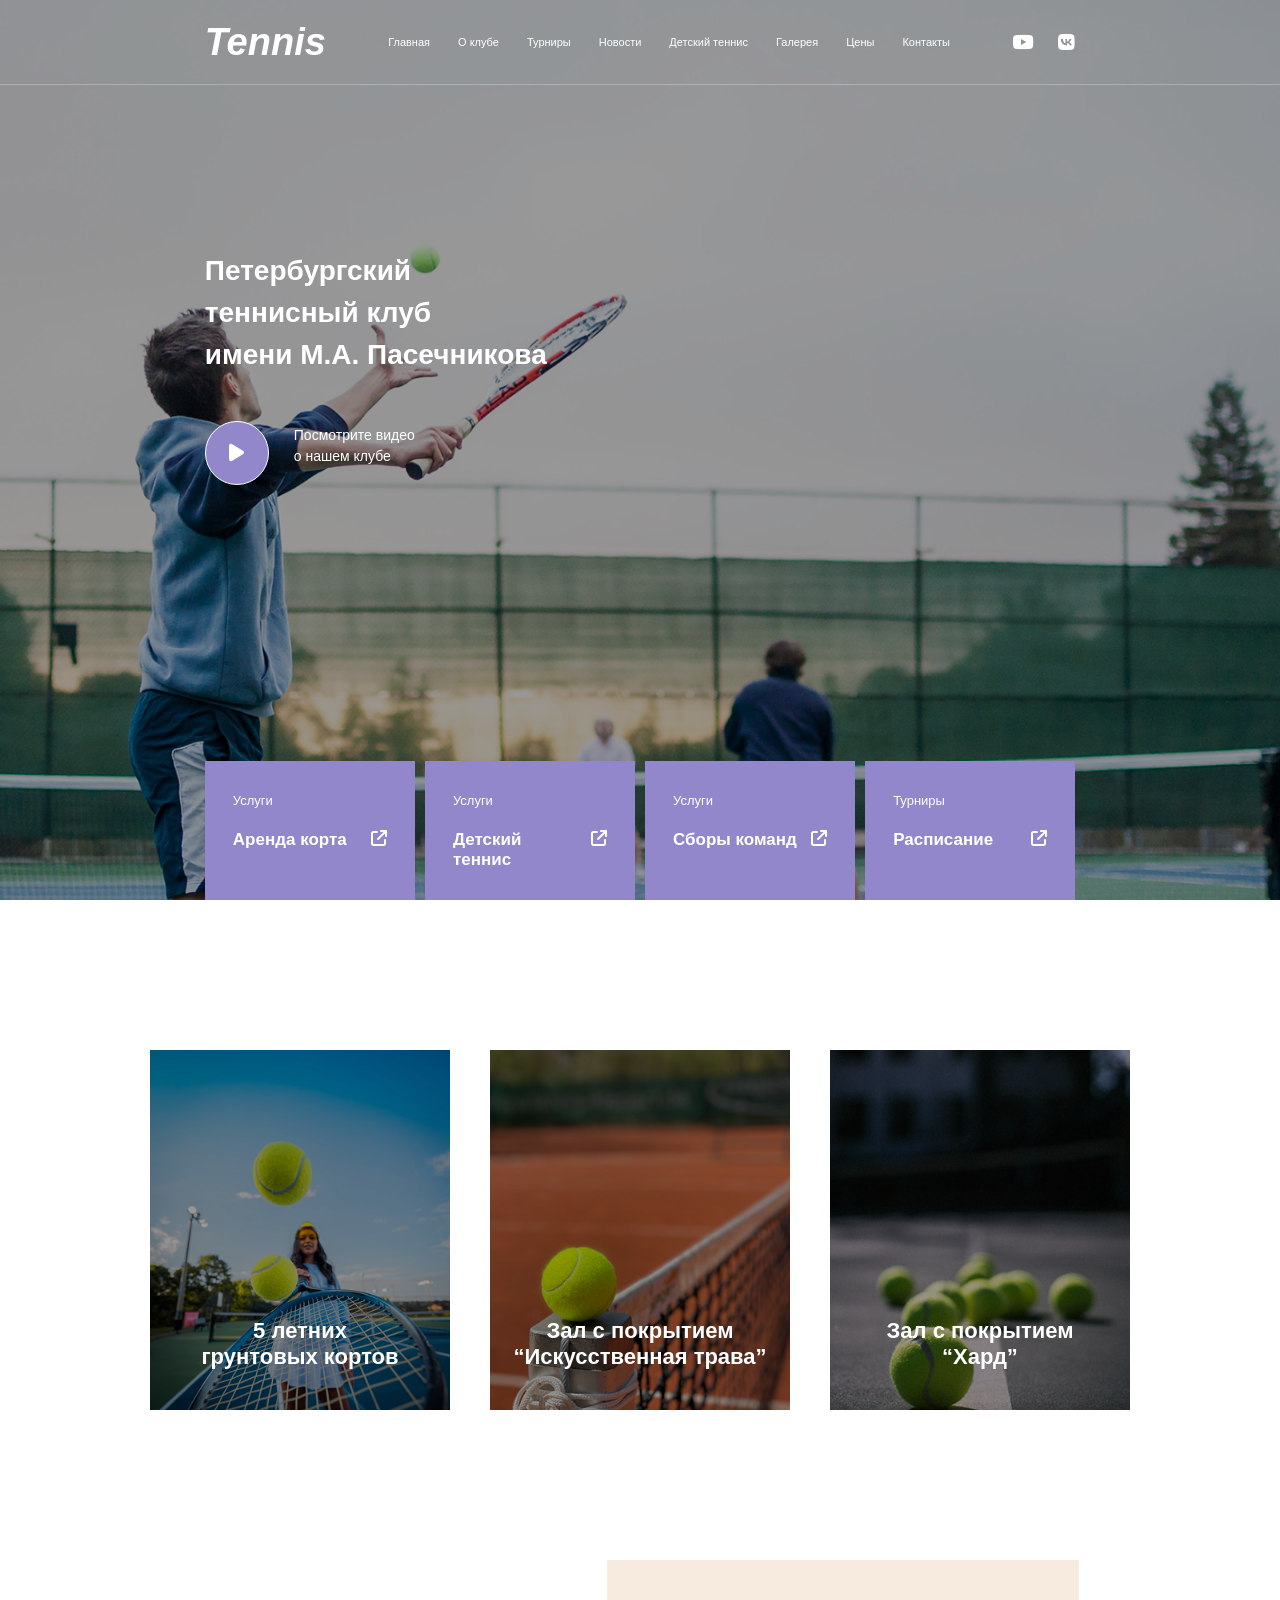
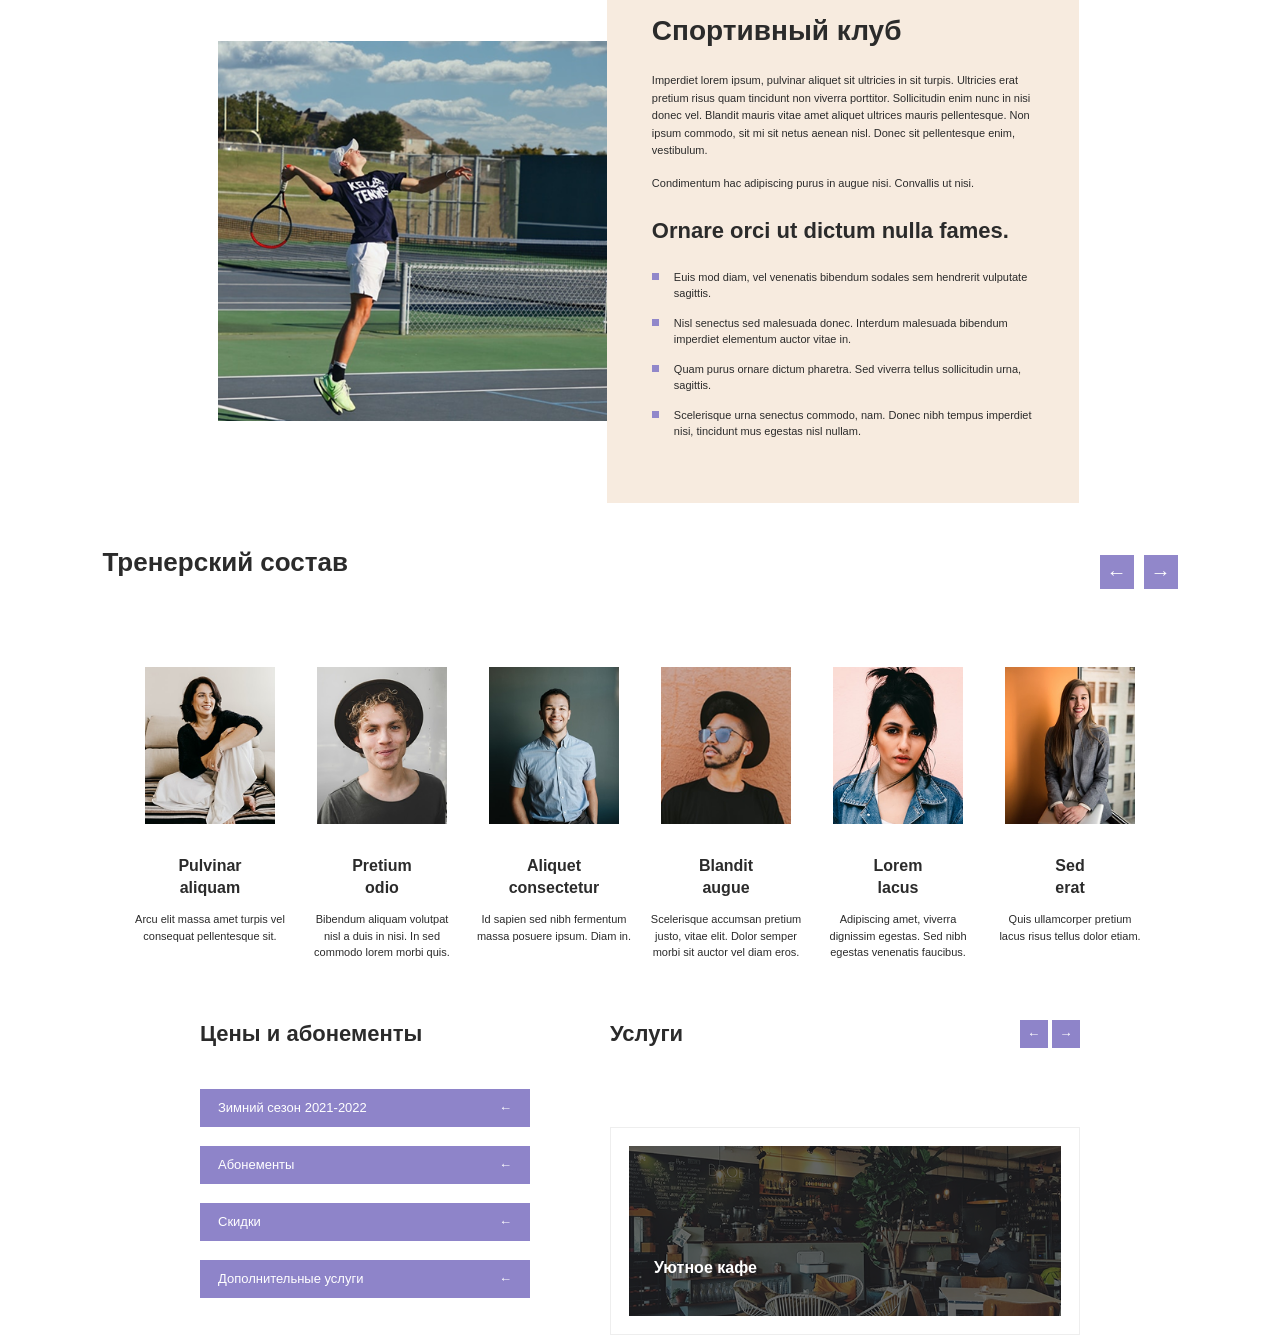
==== index.html @ cea58fc1 "tufadi" ====
<!doctype html>
<html lang="ru">
  <head>
    <meta charset="UTF-8" />
    <meta name="viewport" content="width=device-width, initial-scale=1.0" />
    <title>Tennis Club</title>
    <link rel="stylesheet" href="style.css" />
    <link
      rel="stylesheet"
      href="https://cdnjs.cloudflare.com/ajax/libs/font-awesome/6.5.2/css/all.min.css"
    />
  </head>
  <body>
    <div class="main">
      <header>
        <a href="#" class="logo">Tennis</a>

        <nav>
          <a href="#">Главная</a>
          <a href="kulibXaqida.html">О клубе</a>
          <a href="#">Турниры</a>
          <a href="yangilik.html">Новости</a>
          <a href="#">Детский теннис</a>
          <a href="#">Галерея</a>
          <a href="#">Цены</a>
          <a href="#">Контакты</a>
        </nav>

        <div class="icons">
          <i class="fa-brands fa-youtube"></i>
          <i class="fa-brands fa-vk"></i>
        </div>
      </header>

      <section class="hero">
        <h1>
          Петербургский<br />
          теннисный клуб<br />
          имени М.А. Пасечникова
        </h1>

        <div class="video">
          <button><i class="fa-solid fa-play"></i></button>
          <p>Посмотрите видео<br />о нашем клубе</p>
        </div>

        <div class="cards">
          <div class="card">
            <p>Услуги</p>
            <h3>
              Аренда корта
              <i class="fa-solid fa-arrow-up-right-from-square"></i>
            </h3>
          </div>

          <div class="card">
            <p>Услуги</p>
            <h3>
              Детский теннис
              <i class="fa-solid fa-arrow-up-right-from-square"></i>
            </h3>
          </div>

          <div class="card">
            <p>Услуги</p>
            <h3>
              Сборы команд
              <i class="fa-solid fa-arrow-up-right-from-square"></i>
            </h3>
          </div>

          <div class="card">
            <p>Турниры</p>
            <h3>
              Расписание <i class="fa-solid fa-arrow-up-right-from-square"></i>
            </h3>
          </div>
        </div>
      </section>
    </div>

    <section class="sec-1">
      <div class="tennis-card1">
        <h2>5 летних<br />грунтовых кортов</h2>
      </div>
      <div class="tennis-card2">
        <h2>
          Зал с покрытием <br />
          “Искусственная трава”
        </h2>
      </div>
      <div class="tennis-card3">
        <h2>
          Зал с покрытием <br />
          “Хард”
        </h2>
      </div>
    </section>

    <section class="sec-2">
      <div class="club">
        <img src="assets/Rectangle 45.png" alt="Tennis" />

        <div class="text">
          <h1>Спортивный клуб</h1>

          <p>
            Imperdiet lorem ipsum, pulvinar aliquet sit ultricies in sit turpis.
            Ultricies erat pretium risus quam tincidunt non viverra porttitor.
            Sollicitudin enim nunc in nisi donec vel. Blandit mauris vitae amet
            aliquet ultrices mauris pellentesque. Non ipsum commodo, sit mi sit
            netus aenean nisl. Donec sit pellentesque enim, vestibulum.
          </p>

          <p>
            Condimentum hac adipiscing purus in augue nisi. Convallis ut nisi.
          </p>

          <h2>Ornare orci ut dictum nulla fames.</h2>

          <ul>
            <li>
              Euis mod diam, vel venenatis bibendum sodales sem hendrerit
              vulputate sagittis.
            </li>
            <li>
              Nisl senectus sed malesuada donec. Interdum malesuada bibendum
              imperdiet elementum auctor vitae in.
            </li>
            <li>
              Quam purus ornare dictum pharetra. Sed viverra tellus sollicitudin
              urna, sagittis.
            </li>
            <li>
              Scelerisque urna senectus commodo, nam. Donec nibh tempus
              imperdiet nisi, tincidunt mus egestas nisl nullam.
            </li>
          </ul>
        </div>
      </div>
    </section>

    <section class="trainers">
      <div class="top">
        <h1>Тренерский состав</h1>

        <div class="buttons">
          <button>←</button>
          <button>→</button>
        </div>
      </div>

      <div class="cardsss">
        <div class="cardd">
          <img src="assets/Rectangle 39 (1).png" alt="Тренер" />
          <h3>Pulvinar<br />aliquam</h3>
          <p>
            Arcu elit massa amet turpis vel <br />
            consequat pellentesque sit.
          </p>
        </div>

        <div class="cardd">
          <img src="assets/Rectangle 52.png" alt="Тренер" />
          <h3>Pretium<br />odio</h3>
          <p>
            Bibendum aliquam volutpat <br />
            nisl a duis in nisi. In sed <br />
            commodo lorem morbi quis.
          </p>
        </div>

        <div class="cardd">
          <img src="assets/Rectangle 54.png" alt="Тренер" />
          <h3>Aliquet<br />consectetur</h3>
          <p>
            Id sapien sed nibh fermentum <br />
            massa posuere ipsum. Diam in.
          </p>
        </div>

        <div class="cardd">
          <img src="assets/Rectangle 56.png" alt="Тренер" />
          <h3>Blandit<br />augue</h3>
          <p>
            Scelerisque accumsan pretium <br />
            justo, vitae elit. Dolor semper <br />
            morbi sit auctor vel diam eros.
          </p>
        </div>

        <div class="cardd">
          <img src="assets/Rectangle 58.png" alt="Тренер" />
          <h3>Lorem<br />lacus</h3>
          <p>
            Adipiscing amet, viverra <br />
            dignissim egestas. Sed nibh <br />
            egestas venenatis faucibus.
          </p>
        </div>

        <div class="cardd">
          <img src="assets/Rectangle 60.png" alt="Тренер" />
          <h3>Sed<br />erat</h3>
          <p>
            Quis ullamcorper pretium <br />
            lacus risus tellus dolor etiam.
          </p>
        </div>
      </div>
    </section>

    <section>
      <div class="wrapper">
        <!-- Левая часть -->
        <div class="prices">
          <h2>Цены и абонементы</h2>

          <a href="#" class="btn">Зимний сезон 2021-2022 <span>←</span></a>
          <a href="#" class="btn">Абонементы <span>←</span></a>
          <a href="#" class="btn">Скидки <span>←</span></a>
          <a href="#" class="btn">Дополнительные услуги <span>←</span></a>
        </div>

        <!-- Правая часть -->
        <div class="services">
          <div class="top">
            <h2>Услуги</h2>
            <div class="arrows">
              <button>←</button>
              <button>→</button>
            </div>
          </div>

          <div class="cardddd">
            <div class="photo">
              <img src="./assets/Rectangle 39 (2).png" alt="Уютное кафе" />
              <p>Уютное кафе</p>
            </div>
          </div>
        </div>
      </div>
    </section>
  </body>
</html>
---- style.css ----
* {
  margin: 0;
  padding: 0;
  box-sizing: border-box;
  font-family: sans-serif;
}
.main {
  background-image: url("assets/Rectangle 26.png");
  background-position: center;
  background-repeat: no-repeat;
  background-size: cover;
  color: white;
  width: 100%;
  height: 100vh;
}

body {
  font-family: Arial, sans-serif;
}

header {
  height: 85px;
  padding: 0 16%;
  display: flex;
  align-items: center;
  justify-content: space-between;
  border-bottom: 1px solid #ffffff40;
}

.logo {
  font-size: 38px;
  font-weight: bold;
  font-style: italic;
  color: white;
  text-decoration: none;
}

nav {
  display: flex;
  gap: 28px;
}

nav a {
  color: white;
  font-size: 11px;
  text-decoration: none;
}

nav a:hover {
  color: grey;
}

.icons {
  display: flex;
  gap: 25px;
  font-size: 19px;
}

.hero {
  position: relative;
  min-height: calc(100vh - 85px);
  padding: 165px 16% 0;
}

h1 {
  font-size: 36px;
  line-height: 1.5;
}

.video {
  display: flex;
  align-items: center;
  gap: 25px;
  margin-top: 45px;
}

.video button {
  width: 64px;
  height: 64px;
  border-radius: 50%;
  border: 1px solid white;
  background: #9187ca;
  color: white;
  font-size: 20px;
  cursor: pointer;
}

.video p {
  font-size: 14px;
  line-height: 1.5;
}

.cards {
  display: flex;
  gap: 10px;
  position: absolute;
  bottom: 0;
  left: 16%;
  right: 16%;
}

.card {
  flex: 1;
  min-width: 0;
  padding: 30px 28px;
  background: #9187ca;
}

.card p {
  font-size: 13px;
  margin-bottom: 18px;
}

.card h3 {
  font-size: 17px;
  display: flex;
  justify-content: space-between;
  gap: 8px;
}

.card i {
  font-size: 16px;
}

.tennis-card1 {
  width: 300px;
  height: 360px;
  background-image: url("assets/Rectangle\ 39.png");
  background-size: cover;
  background-position: center;
  display: flex;
  align-items: end;
  justify-content: center;
}

.tennis-card1 h2 {
  color: white;
  text-align: center;
  font-size: 22px;
  padding-bottom: 15px;
}
.tennis-card2 {
  width: 300px;
  height: 360px;
  background-image: url("assets/Rectangle\ 41.png");
  background-size: cover;
  background-position: center;
  display: flex;
  align-items: end;
  justify-content: center;
}

.tennis-card2 h2 {
  color: white;
  text-align: center;
  font-size: 22px;
  padding-bottom: 15px;
}
.tennis-card3 {
  width: 300px;
  height: 360px;
  background-image: url("assets/Rectangle\ 43.png");
  background-size: cover;
  background-position: center;
  display: flex;
  align-items: end;
  justify-content: center;
}

.tennis-card3 h2 {
  color: white;
  text-align: center;
  font-size: 22px;
  padding-bottom: 15px;
}
.sec-1 {
  gap: 40px;
  margin-top: 150px;
  display: flex;
  justify-content: center;
}

.club {
  width: 80%;
  margin: 40px auto;
  display: flex;
  align-items: center;
}
.sec-2 {
  padding-left: 100px;
  margin-top: 150px;
}
.club img {
  width: 526;
  height: 380px;
  object-fit: cover;
}
.text {
  background: #f7ebdf;
  padding: 50px 45px;
  width: 50%;
}
h1 {
  font-size: 28px;
  margin-bottom: 20px;
}
p {
  font-size: 11px;
  line-height: 1.6;
  margin-bottom: 15px;
}
h2 {
  font-size: 16px;
  margin: 25px 0;
}
ul {
  list-style: none;
}
li {
  font-size: 11px;
  line-height: 1.5;
  margin-bottom: 13px;
  padding-left: 22px;
  position: relative;
}
li::before {
  content: "";
  width: 7px;
  height: 7px;
  background: #9187ca;
  position: absolute;
  left: 0;
  top: 4px;
}

.trainers {
  width: 84%;
  margin: 20px auto;
}

.top {
  display: flex;
  justify-content: space-between;
  align-items: center;
  margin-bottom: 55px;
}

.top h1 {
  font-size: 26px;
}

.buttons {
  display: flex;
  gap: 10px;
}

.buttons button {
  width: 34px;
  height: 34px;
  border: none;
  background: #9187ca;
  color: white;
  font-size: 20px;
  cursor: pointer;
}

.cardsss {
  display: flex;
  justify-content: center;
}

.cardd {
  width: 16%;
  text-align: center;
}

.cardd img {
  width: 150px;
  height: 177px;
  object-fit: cover;
  padding: 10px;
}

.cardd h3 {
  font-size: 16px;
  line-height: 1.4;
  margin: 17px 0 12px;
}

.cardd p {
  font-size: 11px;
  line-height: 1.5;
}
body {
  font-family: Arial, sans-serif;
  color: #2b2b2b;
}

h2 {
  font-size: 22px;
}

.wrapper {
  display: flex;
  gap: 80px;
  max-width: 880px;
  margin: 0 auto;
}


.prices {
  width: 330px;
}

.btn {
  display: flex;
  justify-content: space-between;
  align-items: center;
  height: 38px;
  padding: 0 18px;
  margin-top: 19px;
  background: #8e84c9;
  color: white;
  font-size: 13px;
  text-decoration: none;
}

.prices h2 {
  margin-bottom: 42px;
}

.btn:hover {
  background: #7d72bf;
}


.services {
  flex: 1;
}

.top {
  display: flex;
  justify-content: space-between;
  align-items: center;
}

.arrows button {
  width: 28px;
  height: 28px;
  background: #8e84c9;
  color: white;
  border: none;
  cursor: pointer;
}

.cardddd {
  margin-top: 45px;
  padding: 18px;
  border: 1px solid #eee;
}

.photo {
  position: relative;
  height: 170px;
  background: #222;
}

.photo img {
  width: 100%;
  height: 100%;
  object-fit: cover;
  opacity: 0.7;
}

.photo p {
  position: absolute;
  left: 25px;
  bottom: 20px;
  color: white;
  font-size: 16px;
  font-weight: bold;
}

/* @media (max-width: 800px) {
  .club {
    flex-direction: column;
    background: #f7ebdf;
  }

  .club img,
  .club-text {
    width: 100%;
  }

  .club img {
    height: 400px;
  }

  .club-text {
    padding: 30px 20px;
  }

  .club-text h1 {
    font-size: 32px;
  }
} */

/* @media (max-width: 1100px) {
  header {
    padding: 0 5%;
  }

  nav {
    gap: 12px;
  }

  .hero {
    padding: 140px 5% 180px;
  }

  .cards {
    left: 5%;
    right: 5%;
  }

  .card {
    padding: 20px 15px;
  }
}

@media (max-width: 700px) {
  header {
    height: auto;
    padding: 20px;
    flex-wrap: wrap;
    gap: 20px;
  }

  nav {
    flex-wrap: wrap;
  }

  .hero {
    padding: 100px 20px 30px;
  }

  h1 {
    font-size: 27px;
  }

  .cards {
    position: static;
    flex-wrap: wrap;
    margin-top: 100px;
  }

  .card {
    flex: 1 1 45%;
  }
} */
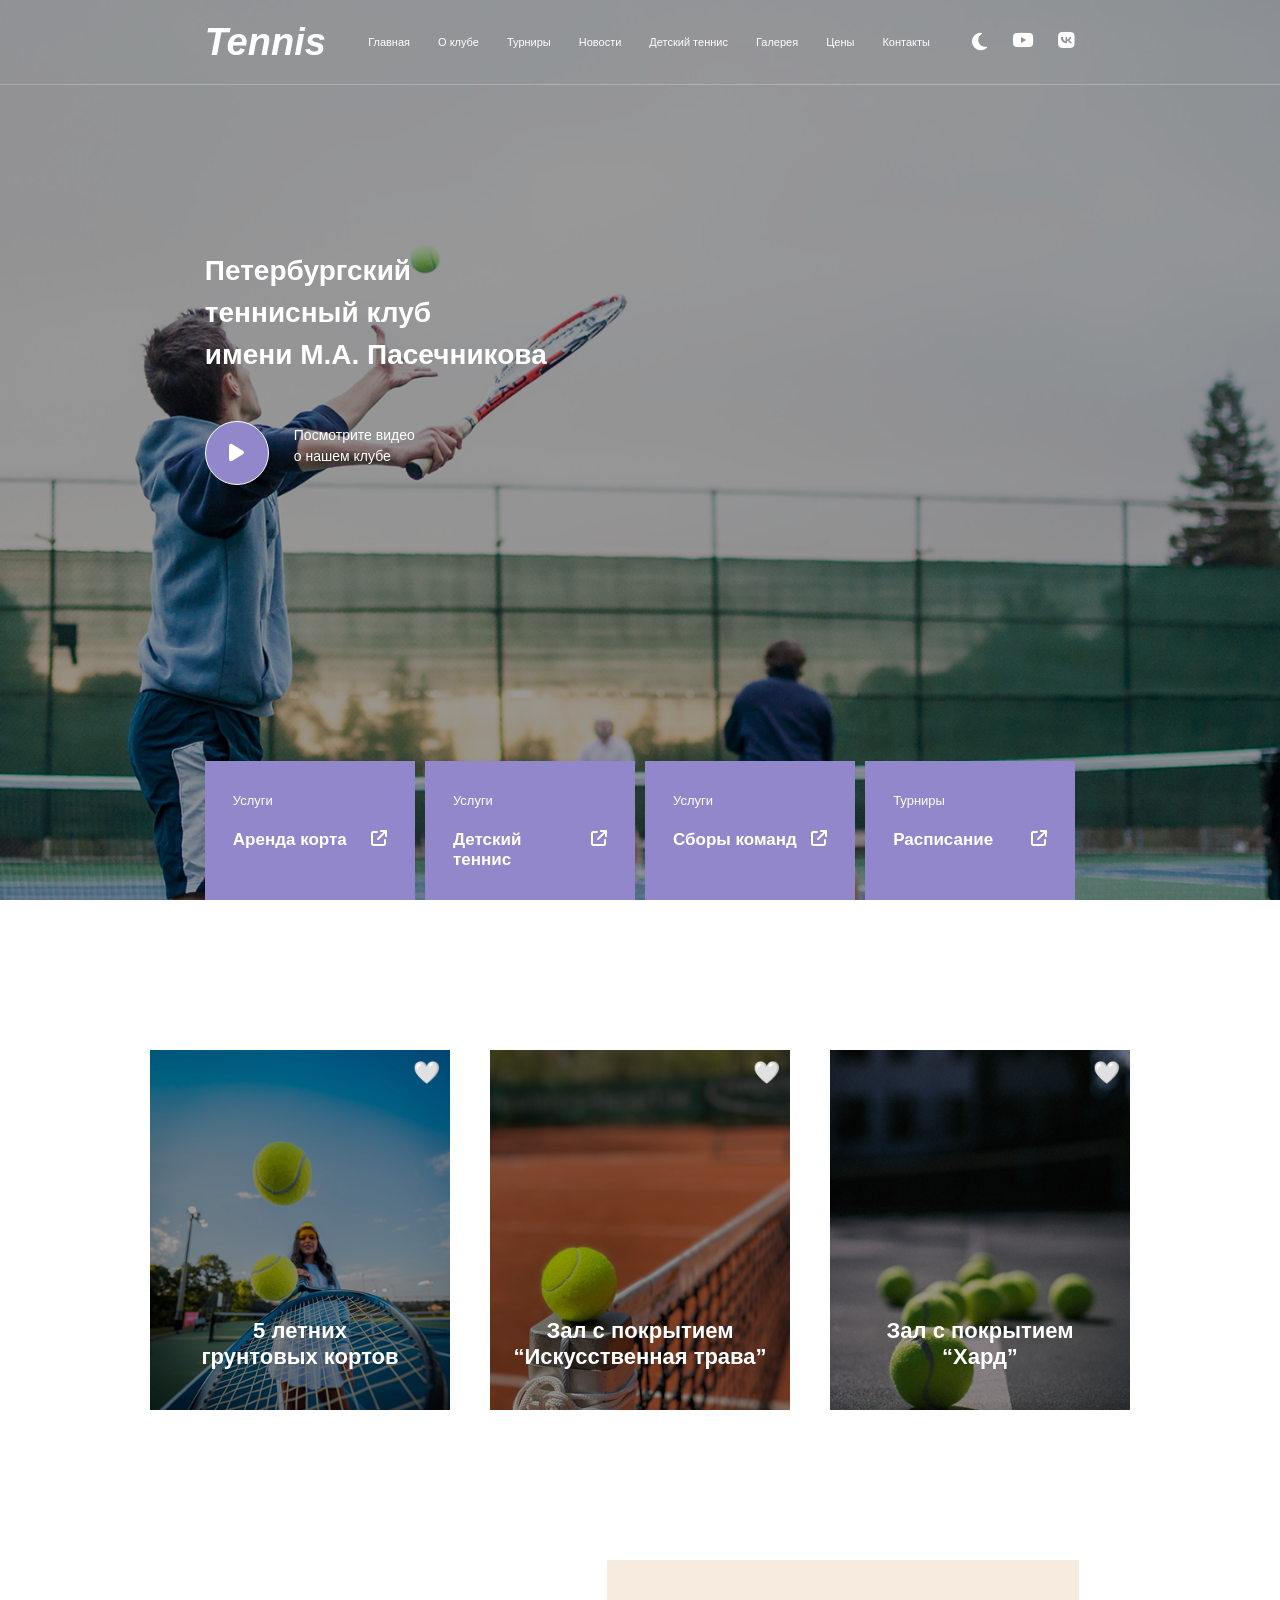
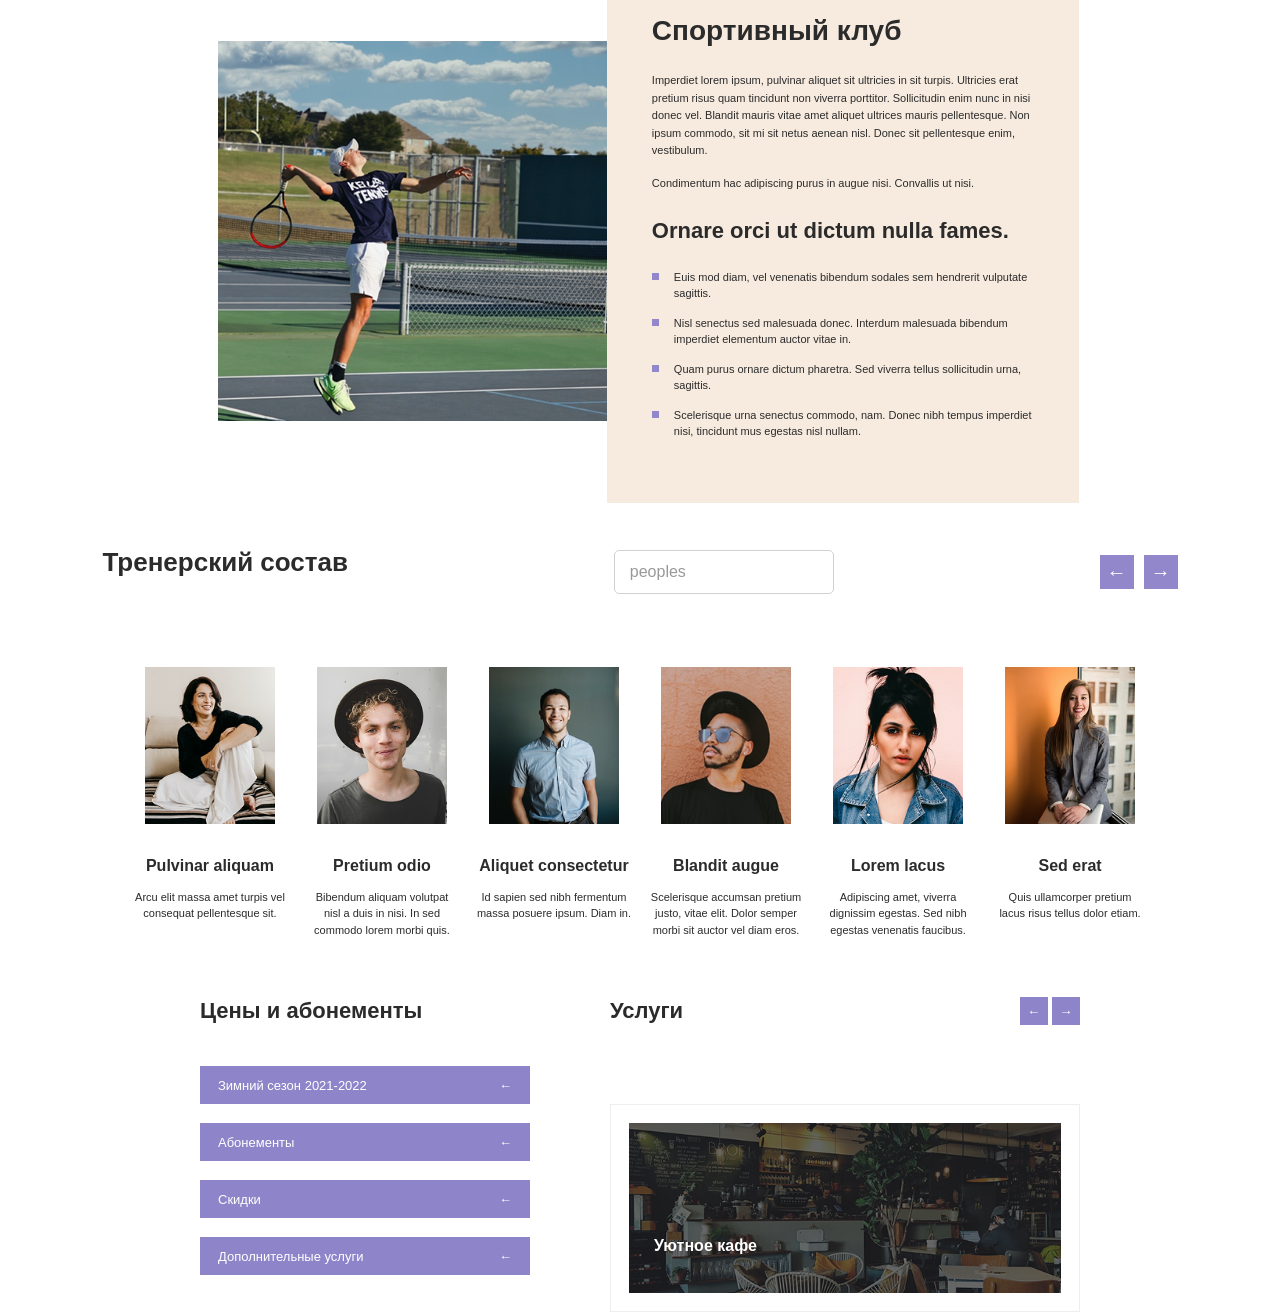
==== commit df8145c9: "finsh" ====
--- a/index.html
+++ b/index.html
@@ -27,6 +27,9 @@
         </nav>
 
         <div class="icons">
+          <button class="theme-btn" id="themeBtn">
+            <i class="fa-solid fa-moon"></i>
+          </button>
           <i class="fa-brands fa-youtube"></i>
           <i class="fa-brands fa-vk"></i>
         </div>
@@ -81,15 +84,18 @@
 
     <section class="sec-1">
       <div class="tennis-card1">
+        <span class="likee">🤍</span>
         <h2>5 летних<br />грунтовых кортов</h2>
       </div>
       <div class="tennis-card2">
+        <span class="likee">🤍</span>
         <h2>
           Зал с покрытием <br />
           “Искусственная трава”
         </h2>
       </div>
       <div class="tennis-card3">
+        <span class="likee">🤍</span>
         <h2>
           Зал с покрытием <br />
           “Хард”
@@ -144,6 +150,8 @@
       <div class="top">
         <h1>Тренерский состав</h1>
 
+        <input class="inp" type="text" placeholder="peoples" />
+
         <div class="buttons">
           <button>←</button>
           <button>→</button>
@@ -153,7 +161,7 @@
       <div class="cardsss">
         <div class="cardd">
           <img src="assets/Rectangle 39 (1).png" alt="Тренер" />
-          <h3>Pulvinar<br />aliquam</h3>
+          <h3 class="userName">Pulvinar aliquam</h3>
           <p>
             Arcu elit massa amet turpis vel <br />
             consequat pellentesque sit.
@@ -162,7 +170,7 @@
 
         <div class="cardd">
           <img src="assets/Rectangle 52.png" alt="Тренер" />
-          <h3>Pretium<br />odio</h3>
+          <h3 class="userName">Pretium odio</h3>
           <p>
             Bibendum aliquam volutpat <br />
             nisl a duis in nisi. In sed <br />
@@ -172,7 +180,7 @@
 
         <div class="cardd">
           <img src="assets/Rectangle 54.png" alt="Тренер" />
-          <h3>Aliquet<br />consectetur</h3>
+          <h3 class="userName">Aliquet consectetur</h3>
           <p>
             Id sapien sed nibh fermentum <br />
             massa posuere ipsum. Diam in.
@@ -181,7 +189,7 @@
 
         <div class="cardd">
           <img src="assets/Rectangle 56.png" alt="Тренер" />
-          <h3>Blandit<br />augue</h3>
+          <h3 class="userName">Blandit augue</h3>
           <p>
             Scelerisque accumsan pretium <br />
             justo, vitae elit. Dolor semper <br />
@@ -191,7 +199,7 @@
 
         <div class="cardd">
           <img src="assets/Rectangle 58.png" alt="Тренер" />
-          <h3>Lorem<br />lacus</h3>
+          <h3 class="userName">Lorem lacus</h3>
           <p>
             Adipiscing amet, viverra <br />
             dignissim egestas. Sed nibh <br />
@@ -201,7 +209,7 @@
 
         <div class="cardd">
           <img src="assets/Rectangle 60.png" alt="Тренер" />
-          <h3>Sed<br />erat</h3>
+          <h3 class="userName">Sed erat</h3>
           <p>
             Quis ullamcorper pretium <br />
             lacus risus tellus dolor etiam.
@@ -212,7 +220,6 @@
 
     <section>
       <div class="wrapper">
-        <!-- Левая часть -->
         <div class="prices">
           <h2>Цены и абонементы</h2>
 
@@ -222,7 +229,6 @@
           <a href="#" class="btn">Дополнительные услуги <span>←</span></a>
         </div>
 
-        <!-- Правая часть -->
         <div class="services">
           <div class="top">
             <h2>Услуги</h2>
@@ -241,5 +247,6 @@
         </div>
       </div>
     </section>
+    <script src="./app.js"></script>
   </body>
 </html>
--- a/style.css
+++ b/style.css
@@ -178,6 +178,19 @@
   margin-top: 150px;
   display: flex;
   justify-content: center;
+}
+.tennis-card1,
+.tennis-card2,
+.tennis-card3 {
+  position: relative;
+}
+
+.likee {
+  position: absolute;
+  top: 10px;
+  right: 10px;
+  font-size: 22px;
+  cursor: pointer;
 }
 
 .club {
@@ -307,7 +320,6 @@
   margin: 0 auto;
 }
 
-
 .prices {
   width: 330px;
 }
@@ -333,7 +345,6 @@
   background: #7d72bf;
 }
 
-
 .services {
   flex: 1;
 }
@@ -379,6 +390,135 @@
   color: white;
   font-size: 16px;
   font-weight: bold;
+}
+
+.inp {
+  width: 220px;
+  padding: 12px 15px;
+  border: 1px solid #d0d0d0;
+  border-radius: 5px;
+  outline: none;
+  font-size: 16px;
+  color: #333;
+  background-color: white;
+  transition: 0.3s;
+}
+
+.inp::placeholder {
+  color: #999;
+}
+
+.inp:focus {
+  border-color: #8b0000;
+  box-shadow: 0 0 5px #8b000033;
+}
+
+.cardd {
+  transition: 0.3s;
+  cursor: pointer;
+}
+
+.cardd:hover {
+  transform: translateY(-10px);
+  box-shadow: 0 8px 20px #00000025;
+}
+
+.cardd img {
+  transition: 0.3s;
+}
+
+.cardd:hover img {
+  transform: scale(1.03);
+}
+
+.cardd:active {
+  transform: scale(0.97);
+}
+
+.cardd h3 {
+  transition: 0.3s;
+}
+
+.cardd:hover h3 {
+  color: #8b0000;
+}
+
+/* Dark mode tugmasi */
+.theme-btn {
+  background: transparent;
+  border: none;
+  color: inherit;
+  font-size: 20px;
+  cursor: pointer;
+  transition: 0.3s;
+}
+
+.theme-btn:hover {
+  transform: rotate(20deg) scale(1.1);
+}
+
+/* Dark mode */
+body.dark {
+  background-color: #121212;
+  color: white;
+}
+
+body.dark .main,
+body.dark header,
+body.dark .hero,
+body.dark .sec-1,
+body.dark .sec-2,
+body.dark .trainers,
+body.dark .wrapper {
+  background-color: #121212;
+  color: white;
+}
+
+body.dark h1,
+body.dark h2,
+body.dark h3,
+body.dark p,
+body.dark li {
+  color: white;
+}
+
+body.dark .cardd,
+body.dark .prices,
+body.dark .services {
+  background-color: #1e1e1e;
+  color: white;
+}
+
+body.dark .inp {
+  background-color: #222;
+  color: white;
+  border-color: #555;
+}
+
+body.dark .inp::placeholder {
+  color: #bbb;
+}
+
+body.dark button {
+  color: white;
+}
+
+body.dark {
+  background-color: #121212;
+  color: white;
+}
+
+body.dark .main {
+  background-image: url("assets/Rectangle 26.png");
+  background-size: cover;
+  background-position: center;
+  background-repeat: no-repeat;
+}
+
+body.dark header,
+body.dark .hero {
+  background-color: transparent;
+  color: white;
 }
 
 /* @media (max-width: 800px) {
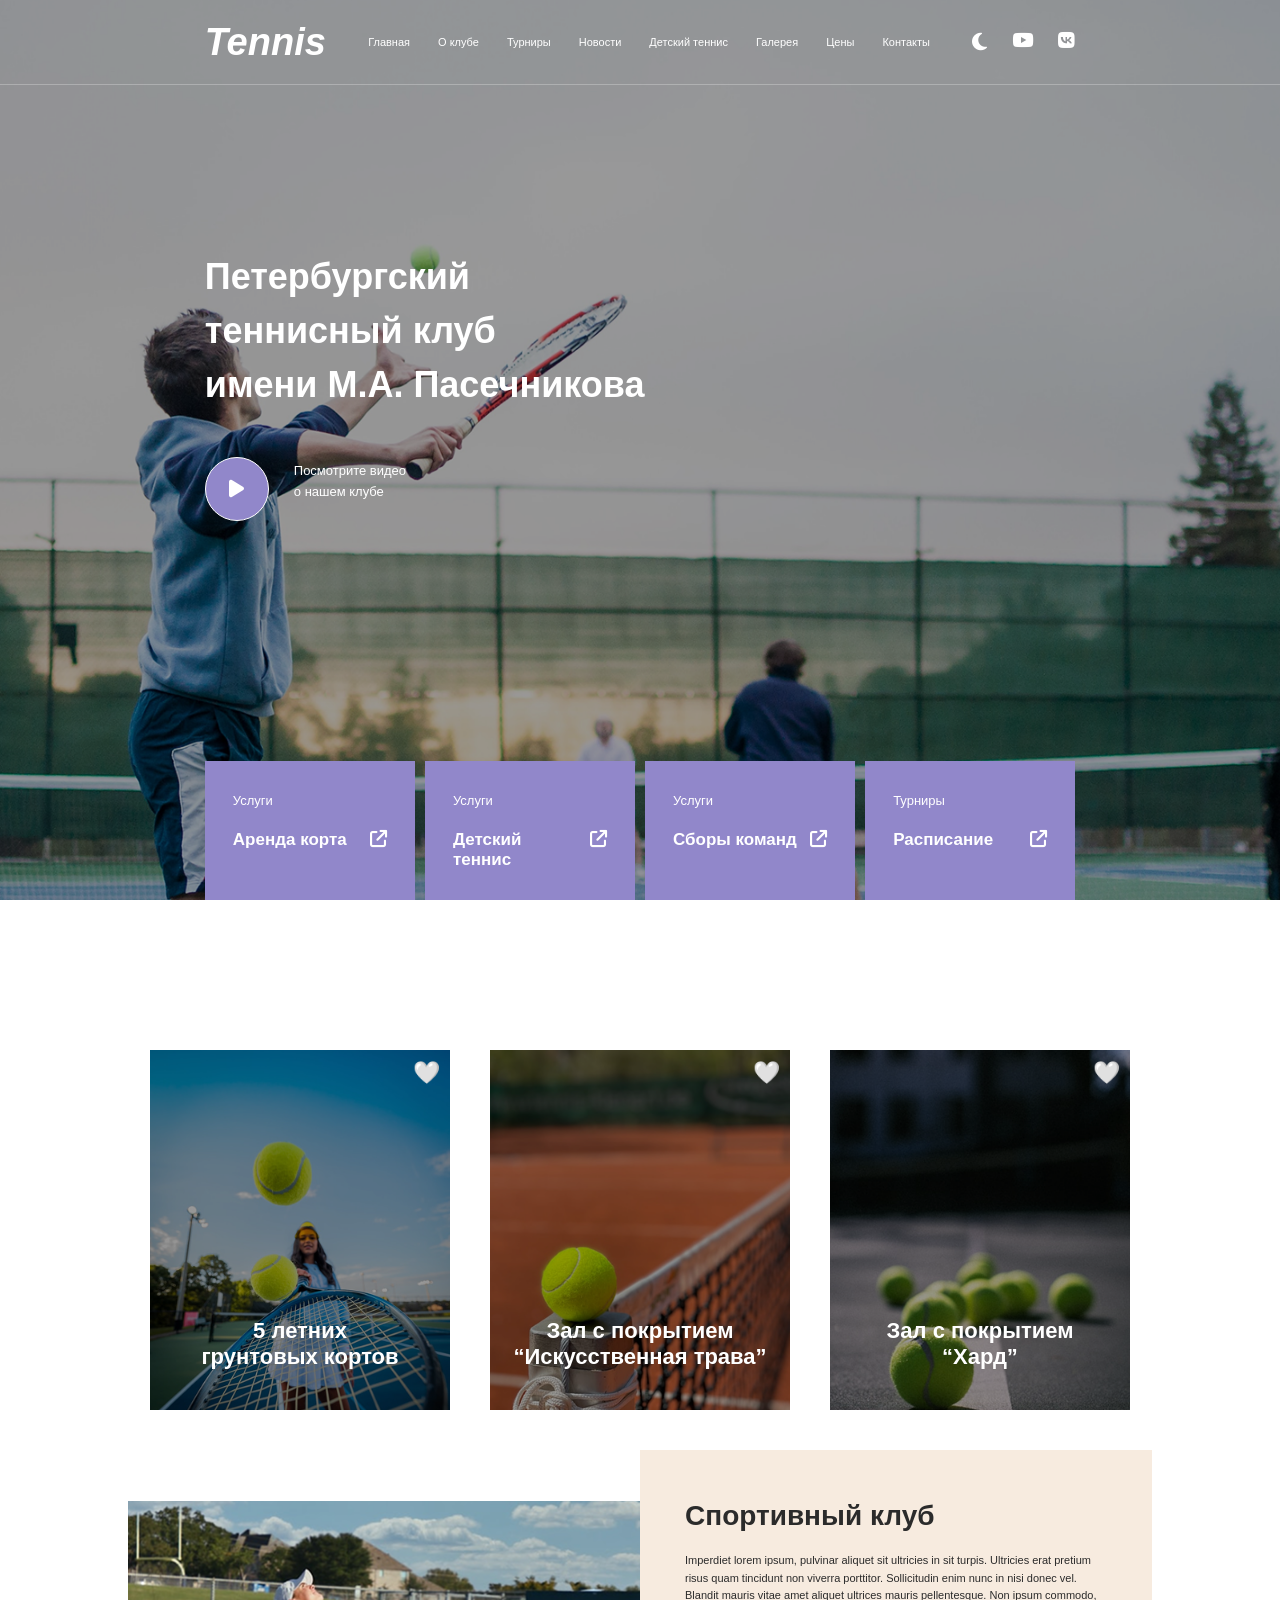
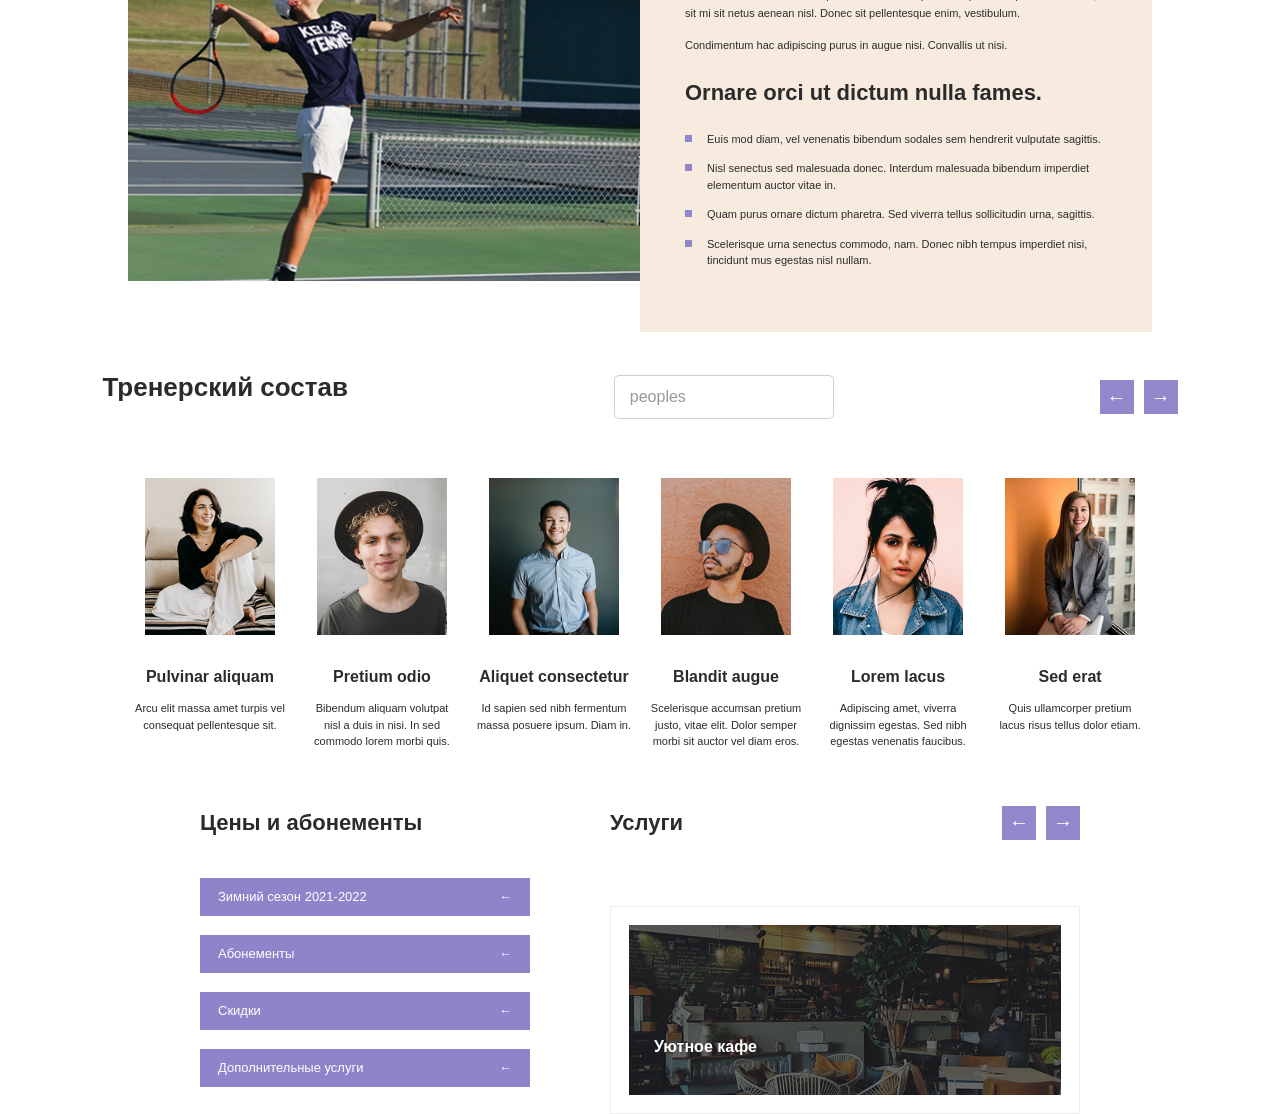
==== commit 1572724a: "finsh" ====
--- a/index.html
+++ b/index.html
@@ -4,7 +4,7 @@
     <meta charset="UTF-8" />
     <meta name="viewport" content="width=device-width, initial-scale=1.0" />
     <title>Tennis Club</title>
-    <link rel="stylesheet" href="style.css" />
+    <link rel="stylesheet" href="style1.css" />
     <link
       rel="stylesheet"
       href="https://cdnjs.cloudflare.com/ajax/libs/font-awesome/6.5.2/css/all.min.css"
--- a/style1.css
+++ b/style1.css
@@ -0,0 +1,681 @@
+
+* {
+  margin: 0;
+  padding: 0;
+  box-sizing: border-box;
+  font-family: Arial, sans-serif;
+}
+
+body {
+  color: #2b2b2b;
+}
+
+.main {
+  width: 100%;
+  min-height: 100vh;
+  background: url("assets/Rectangle 26.png") center/cover no-repeat;
+  color: white;
+}
+
+header {
+  height: 85px;
+  padding: 0 16%;
+  display: flex;
+  align-items: center;
+  justify-content: space-between;
+  border-bottom: 1px solid #ffffff40;
+}
+
+.logo {
+  color: white;
+  font-size: 38px;
+  font-weight: bold;
+  font-style: italic;
+  text-decoration: none;
+}
+
+nav {
+  display: flex;
+  gap: 28px;
+}
+
+nav a {
+  color: white;
+  font-size: 11px;
+  text-decoration: none;
+  transition: 0.3s;
+}
+
+nav a:hover {
+  color: #9187ca;
+}
+
+.icons {
+  display: flex;
+  gap: 25px;
+  font-size: 19px;
+}
+
+.hero {
+  position: relative;
+  min-height: calc(100vh - 85px);
+  padding: 165px 16% 0;
+}
+
+.hero h1 {
+  font-size: 36px;
+  line-height: 1.5;
+}
+
+.video {
+  display: flex;
+  align-items: center;
+  gap: 25px;
+  margin-top: 45px;
+}
+
+.video button {
+  width: 64px;
+  height: 64px;
+  border: 1px solid white;
+  border-radius: 50%;
+  background: #9187ca;
+  color: white;
+  font-size: 20px;
+  cursor: pointer;
+}
+
+.video p,
+.card p {
+  font-size: 13px;
+  line-height: 1.6;
+}
+
+.cards {
+  position: absolute;
+  bottom: 0;
+  left: 16%;
+  right: 16%;
+  display: flex;
+  gap: 10px;
+}
+
+.card {
+  flex: 1;
+  min-width: 0;
+  padding: 30px 28px;
+  background: #9187ca;
+}
+
+.card p {
+  margin-bottom: 18px;
+}
+
+.card h3 {
+  display: flex;
+  justify-content: space-between;
+  gap: 8px;
+  font-size: 17px;
+}
+
+.sec-1 {
+  display: flex;
+  justify-content: center;
+  gap: 40px;
+  margin-top: 150px;
+}
+
+.tennis-card1,
+.tennis-card2,
+.tennis-card3 {
+  position: relative;
+  width: 300px;
+  height: 360px;
+  display: flex;
+  align-items: end;
+  justify-content: center;
+  background-size: cover;
+  background-position: center;
+  transition: 0.3s;
+}
+
+.tennis-card1 {
+  background-image: url("assets/Rectangle 39.png");
+}
+
+.tennis-card2 {
+  background-image: url("assets/Rectangle 41.png");
+}
+
+.tennis-card3 {
+  background-image: url("assets/Rectangle 43.png");
+}
+
+.tennis-card1 h2,
+.tennis-card2 h2,
+.tennis-card3 h2 {
+  padding-bottom: 15px;
+  color: white;
+  text-align: center;
+  font-size: 22px;
+}
+
+.tennis-card1:hover,
+.tennis-card2:hover,
+.tennis-card3:hover {
+  transform: translateY(-8px);
+}
+
+.tennis-card1:active,
+.tennis-card2:active,
+.tennis-card3:active {
+  transform: scale(0.97);
+}
+
+.likee {
+  position: absolute;
+  top: 10px;
+  right: 10px;
+  font-size: 22px;
+  cursor: pointer;
+}
+
+.club {
+  width: 80%;
+  margin: 40px auto;
+  display: flex;
+  align-items: center;
+}
+
+.club img {
+  width: 50%;
+  height: 380px;
+  object-fit: cover;
+}
+
+.text {
+  width: 50%;
+  padding: 50px 45px;
+  background: #f7ebdf;
+}
+
+h1 {
+  font-size: 28px;
+  margin-bottom: 20px;
+}
+
+p {
+  font-size: 11px;
+  line-height: 1.6;
+  margin-bottom: 15px;
+}
+
+h2 {
+  font-size: 22px;
+  margin: 25px 0;
+}
+
+ul {
+  list-style: none;
+}
+
+li {
+  position: relative;
+  padding-left: 22px;
+  margin-bottom: 13px;
+  font-size: 11px;
+  line-height: 1.5;
+}
+
+li::before {
+  content: "";
+  position: absolute;
+  top: 4px;
+  left: 0;
+  width: 7px;
+  height: 7px;
+  background: #9187ca;
+}
+
+.trainers {
+  width: 84%;
+  margin: 20px auto;
+}
+
+.top {
+  display: flex;
+  align-items: center;
+  justify-content: space-between;
+  margin-bottom: 45px;
+}
+
+.top h1 {
+  font-size: 26px;
+}
+
+.buttons,
+.arrows {
+  display: flex;
+  gap: 10px;
+}
+
+.buttons button,
+.arrows button {
+  width: 34px;
+  height: 34px;
+  border: none;
+  background: #9187ca;
+  color: white;
+  font-size: 20px;
+  cursor: pointer;
+}
+
+.cardsss {
+  display: flex;
+  justify-content: center;
+}
+
+.cardd {
+  width: 16%;
+  text-align: center;
+  cursor: pointer;
+  transition: 0.3s;
+}
+
+.cardd:hover {
+  transform: translateY(-10px);
+  box-shadow: 0 8px 20px #00000025;
+}
+
+.cardd:active {
+  transform: scale(0.97);
+}
+
+.cardd img {
+  width: 150px;
+  height: 177px;
+  padding: 10px;
+  object-fit: cover;
+  transition: 0.3s;
+}
+
+.cardd:hover img {
+  transform: scale(1.03);
+}
+
+.cardd h3 {
+  margin: 17px 0 12px;
+  font-size: 16px;
+  line-height: 1.4;
+  transition: 0.3s;
+}
+
+.cardd:hover h3 {
+  color: #8b0000;
+}
+
+.cardd p {
+  font-size: 11px;
+  line-height: 1.5;
+}
+
+.wrapper {
+  display: flex;
+  gap: 80px;
+  max-width: 880px;
+  margin: 0 auto;
+}
+
+.prices {
+  width: 330px;
+}
+
+.prices h2 {
+  margin-bottom: 42px;
+}
+
+.btn {
+  height: 38px;
+  margin-top: 19px;
+  padding: 0 18px;
+  display: flex;
+  align-items: center;
+  justify-content: space-between;
+  background: #8e84c9;
+  color: white;
+  font-size: 13px;
+  text-decoration: none;
+}
+
+.btn:hover {
+  background: #7d72bf;
+}
+
+.services {
+  flex: 1;
+}
+
+.cardddd {
+  margin-top: 45px;
+  padding: 18px;
+  border: 1px solid #eee;
+}
+
+.photo {
+  position: relative;
+  height: 170px;
+  background: #222;
+}
+
+.photo img {
+  width: 100%;
+  height: 100%;
+  object-fit: cover;
+  opacity: 0.7;
+}
+
+.photo p {
+  position: absolute;
+  left: 25px;
+  bottom: 20px;
+  color: white;
+  font-size: 16px;
+  font-weight: bold;
+}
+
+.inp {
+  width: 220px;
+  padding: 12px 15px;
+  border: 1px solid #d0d0d0;
+  border-radius: 5px;
+  outline: none;
+  color: #333;
+  background: white;
+  font-size: 16px;
+  transition: 0.3s;
+}
+
+.inp::placeholder {
+  color: #999;
+}
+
+.inp:focus {
+  border-color: #8b0000;
+  box-shadow: 0 0 5px #8b000033;
+}
+
+.theme-btn {
+  border: none;
+  background: transparent;
+  color: inherit;
+  font-size: 20px;
+  cursor: pointer;
+  transition: 0.3s;
+}
+
+.theme-btn:hover {
+  transform: rotate(20deg) scale(1.1);
+}
+
+/* DARK MODE */
+body.dark {
+  background: #121212;
+  color: white;
+}
+
+body.dark .text,
+body.dark .cardd,
+body.dark .prices,
+body.dark .services {
+  background: #1e1e1e;
+  color: white;
+}
+
+body.dark h1,
+body.dark h2,
+body.dark h3,
+body.dark p,
+body.dark li {
+  color: white;
+}
+
+body.dark .inp {
+  background: #222;
+  color: white;
+  border-color: #555;
+}
+
+body.dark .inp::placeholder {
+  color: #bbb;
+}
+
+/* TABLET */
+@media (max-width: 1024px) {
+  header {
+    padding: 0 30px;
+  }
+
+  nav {
+    gap: 14px;
+  }
+
+  .hero {
+    padding-left: 30px;
+    padding-right: 30px;
+  }
+
+  .cards {
+    left: 30px;
+    right: 30px;
+  }
+
+  .card {
+    padding: 20px;
+  }
+
+  .sec-1 {
+    gap: 20px;
+    padding: 30px;
+  }
+
+  .club {
+    gap: 20px;
+  }
+
+  .wrapper {
+    gap: 30px;
+    padding: 30px;
+  }
+
+  .cardsss {
+    display: grid;
+    grid-template-columns: repeat(3, minmax(0, 1fr));
+    gap: 24px;
+  }
+
+  .cardd {
+    width: 100%;
+    padding: 15px;
+  }
+
+  .cardd img {
+    max-width: 180px;
+    width: 100%;
+    height: 150px;
+  }
+}
+
+/* SMALL TABLET */
+@media (max-width: 768px) {
+  header {
+    height: auto;
+    min-height: 85px;
+    padding: 20px;
+    flex-wrap: wrap;
+    gap: 15px;
+  }
+
+  nav {
+    order: 3;
+    width: 100%;
+    flex-wrap: wrap;
+  }
+
+  .hero {
+    padding: 50px 20px;
+  }
+
+  .hero h1 {
+    font-size: 32px;
+  }
+
+  .cards {
+    position: static;
+    margin: 30px 20px 0;
+    display: grid;
+    grid-template-columns: repeat(2, minmax(0, 1fr));
+  }
+
+  .main {
+    height: auto;
+    padding-bottom: 20px;
+  }
+
+  .sec-1 {
+    display: grid;
+    grid-template-columns: repeat(2, minmax(0, 1fr));
+    margin-top: 60px;
+  }
+
+  .tennis-card1,
+  .tennis-card2,
+  .tennis-card3 {
+    width: 100%;
+    height: 260px;
+  }
+
+  .tennis-card3 {
+    grid-column: 1 / -1;
+  }
+
+  .club {
+    width: 90%;
+    flex-direction: column;
+  }
+
+  .club img,
+  .text {
+    width: 100%;
+  }
+
+  .cardsss {
+    grid-template-columns: repeat(2, minmax(0, 1fr));
+  }
+
+  .wrapper {
+    display: grid;
+    grid-template-columns: 1fr;
+  }
+
+  .prices {
+    width: 100%;
+  }
+
+  .inp {
+    max-width: 100%;
+  }
+}
+
+/* MOBILE */
+@media (max-width: 480px) {
+  .logo {
+    font-size: 26px;
+  }
+
+  nav {
+    gap: 12px;
+  }
+
+  nav a {
+    font-size: 12px;
+  }
+
+  .icons {
+    gap: 12px;
+  }
+
+  .hero h1 {
+    font-size: 26px;
+  }
+
+  .video {
+    gap: 12px;
+  }
+
+  .video button {
+    width: 52px;
+    height: 52px;
+  }
+
+  .cards,
+  .sec-1,
+  .cardsss {
+    grid-template-columns: 1fr;
+  }
+
+  .sec-1 {
+    padding: 16px;
+  }
+
+  .tennis-card3 {
+    grid-column: auto;
+  }
+
+  .club {
+    width: 92%;
+  }
+
+  .club img {
+    height: auto;
+  }
+
+  .text {
+    padding: 25px 20px;
+  }
+
+  .text h1 {
+    font-size: 24px;
+  }
+
+  .text p,
+  .text li {
+    font-size: 14px;
+  }
+
+  .trainers {
+    width: 92%;
+  }
+
+  .top {
+    flex-wrap: wrap;
+    gap: 12px;
+  }
+
+  .cardd {
+    width: 100%;
+  }
+
+  .cardd img {
+    width: 100%;
+    height: auto;
+  }
+
+  .wrapper {
+    padding: 20px 16px;
+    gap: 30px;
+  }
+
+  .photo {
+    height: 170px;
+  }
+}
